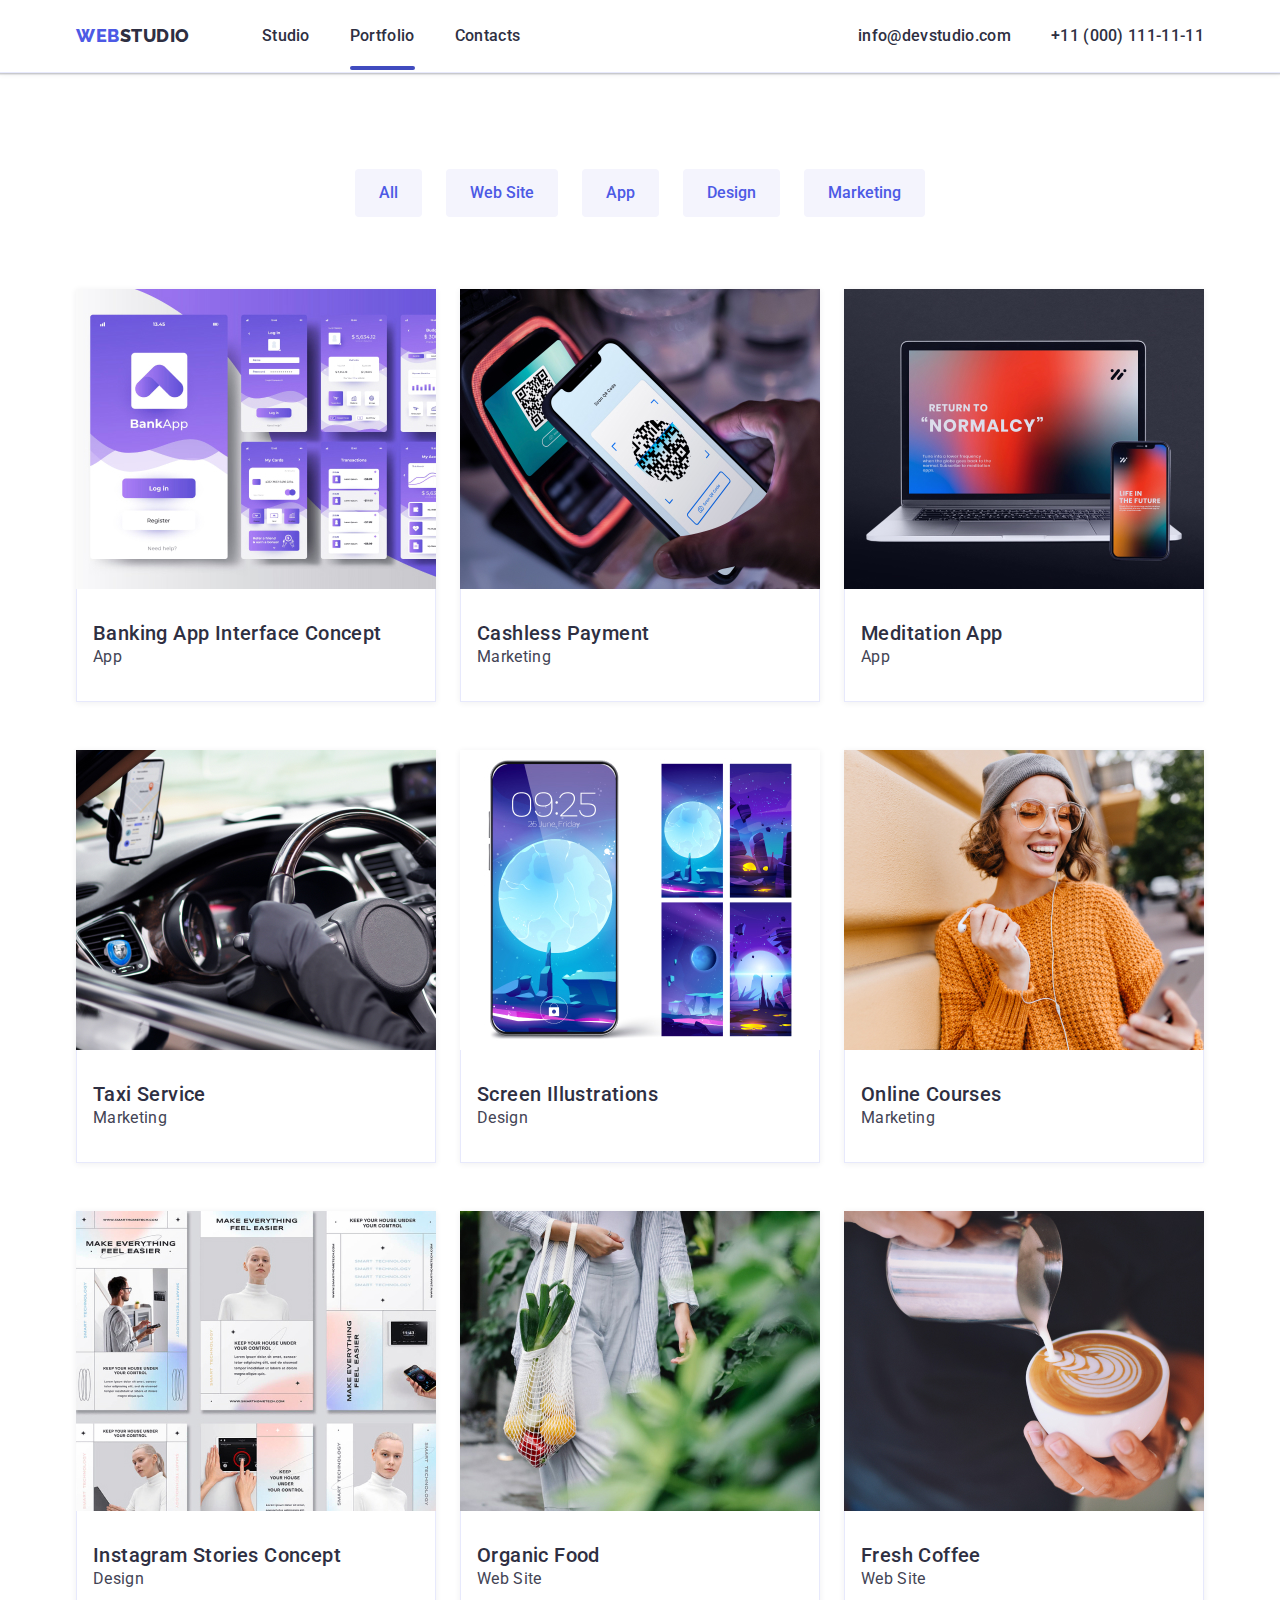
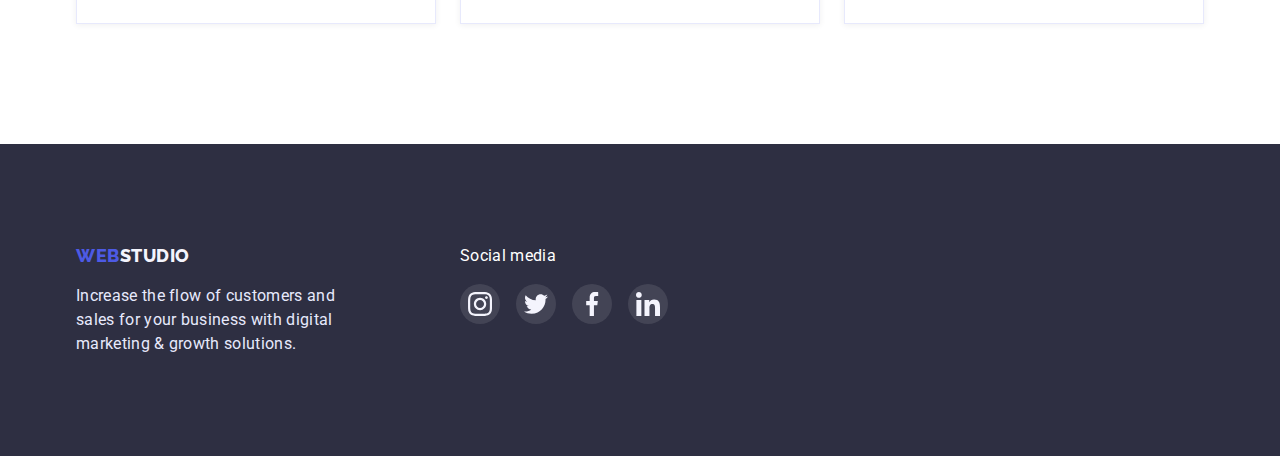
==== portfolio.html @ a8abe1f9 "Initial commit" ====
<!DOCTYPE html>
<html lang="en">

<head>
    <meta charset="UTF-8">
    <meta http-equiv="X-UA-Compatible" content="IE=edge">
    <meta name="viewport" content="width=device-width, initial-scale=1.0">
    <title>HW5 Portfolio</title>
    <link rel="preconnect" href="https://fonts.googleapis.com" />
    <link rel="preconnect" href="https://fonts.gstatic.com" crossorigin />
    <link 
        href="https://fonts.googleapis.com/css2?family=Roboto:wght@400;500;700&family=Raleway:wght@800&display=swap"
        rel="stylesheet" />
    <link rel="stylesheet" href="https://cdn.jsdelivr.net/npm/modern-normalize@1.1.0/modern-normalize.min.css">
    <link rel="stylesheet" href="./css/styles.css" />
</head>

<body>
    <header class="header">
        <div class="container">
            <nav class="nav">
                <a class="header-logo link" href="./index.html"><span>Web</span>Studio</a>
                <ul class="list nav-list">
                    <li class="nav-item"><a class="header-links link" href="./index.html">Studio</a></li>
                    <li class="nav-item"><a class="header-links link current" href="./portfolio.html">Portfolio</a></li>
                    <li class="nav-item"><a class="header-links link" href="#">Contacts</a></li>
                </ul>
            </nav>
            <address class="address">
                <ul class="address-list list">
                    <li class="address-item">
                        <a class="header-address link" href="mailto:info@devstudio.com">info@devstudio.com</a>
                    </li>
                    <li class="address-item">
                        <a class="header-address link" href="tel:+110001111111">+11 (000) 111-11-11</a>
                    </li>
                </ul>
            </address>
        </div>
    </header>
    <main>
        <section class="section-portfolio">
            <div class="container">
                <h1 class="hide">Portfolio</h1>
                <ul class="portfolio-list list">
                    <li>
                        <button class="portfolio-button" type="button">All</button>
                    </li>
                    <li>
                        <button class="portfolio-button" type="button">Web Site</button>
                    </li>
                    <li>
                        <button class="portfolio-button" type="button">App</button>
                    </li>
                    <li>
                        <button class="portfolio-button" type="button">Design</button>
                    </li>
                    <li>
                        <button class="portfolio-button" type="button">Marketing</button>
                    </li>
                </ul>
                <ul class="portfolio-imgs list">
                    <li class="portfolio-card">
                        <a class="card-link link" href="#">
                            <div class="card-wrap">
                                <div class="card-overlay">
                                    <p>
                                        14 Stylish and User-Friendly App Design Concepts · Task
                                        Manager App · Calorie Tracker App · Exotic Fruit Ecommerce
                                        App · Cloud Storage App
                                    </p>
                                </div>
                                <img class="card" src="./images/banking.jpg" alt="Banking App Interface Concept" width="360" height="300"/>
                            </div>
                            <div class="div-card">
                                <h2 class="portfolio-subtitle">Banking App Interface Concept</h2>
                                <p class="portfolio-description">App</p>
                            </div>
                        </a>
                    </li>
                    <li class="portfolio-card">
                        <a class="card-link link" href="#">
                            <div class="card-wrap">
                                <div class="card-overlay">
                                    <p>
                                        14 Stylish and User-Friendly App Design Concepts · Task
                                        Manager App · Calorie Tracker App · Exotic Fruit Ecommerce
                                        App · Cloud Storage App
                                    </p>
                                </div>
                                <img class="card" src="./images/cashless.jpg" alt="Cashless Payment" width="360" height="300"/>
                            </div>
                            <div class="div-card">
                                <h2 class="portfolio-subtitle">Cashless Payment</h2>
                                <p class="portfolio-description">Marketing</p>
                            </div>
                        </a>
                    </li>
                    <li class="portfolio-card">
                        <a class="card-link link" href="#">
                            <div class="card-wrap">
                                <div class="card-overlay">
                                    <p>
                                        14 Stylish and User-Friendly App Design Concepts · Task
                                        Manager App · Calorie Tracker App · Exotic Fruit Ecommerce
                                        App · Cloud Storage App
                                    </p>
                                </div>
                                <img class="card" src="./images/meditation.jpg" alt="Meditation App" width="360" height="300"/>
                            </div>
                            <div class="div-card">
                                <h2 class="portfolio-subtitle">Meditation App</h2>
                                <p class="portfolio-description">App</p>
                            </div>
                        </a>
                    </li>
                    <li class="portfolio-card">
                        <a class="card-link link" href="#">
                            <div class="card-wrap">
                                <div class="card-overlay">
                                    <p>
                                        14 Stylish and User-Friendly App Design Concepts · Task
                                        Manager App · Calorie Tracker App · Exotic Fruit Ecommerce
                                        App · Cloud Storage App
                                    </p>
                                </div>
                                <img class="card" src="./images/taxi.jpg" alt="Taxi Service" width="360" height="300"/>
                            </div>
                            <div class="div-card">
                                <h2 class="portfolio-subtitle">Taxi Service</h2>
                                <p class="portfolio-description">Marketing</p>
                            </div>
                        </a>
                    </li>
                    <li class="portfolio-card">
                        <a class="card-link link" href="#">
                            <div class="card-wrap">
                                <div class="card-overlay">
                                    <p>
                                        14 Stylish and User-Friendly App Design Concepts · Task
                                        Manager App · Calorie Tracker App · Exotic Fruit Ecommerce
                                        App · Cloud Storage App
                                    </p>
                                </div>
                                <img class="card" src="./images/screen.jpg" alt="Screen Illustrations" width="360" height="300"/>
                            </div>
                            <div class="div-card">
                                <h2 class="portfolio-subtitle">Screen Illustrations</h2>
                                <Design class="portfolio-description">Design</p>
                            </div>
                        </a>
                    </li>
                    <li class="portfolio-card">
                        <a class="card-link link" href="#">
                            <div class="card-wrap">
                                <div class="card-overlay">
                                    <p>
                                        14 Stylish and User-Friendly App Design Concepts · Task
                                        Manager App · Calorie Tracker App · Exotic Fruit Ecommerce
                                        App · Cloud Storage App
                                    </p>
                                </div>
                                <img class="card" src="./images/online.jpg" alt="Online Courses" width="360" height="300"/>
                            </div>
                            <div class="div-card">
                                <h2 class="portfolio-subtitle">Online Courses</h2>
                                <p class="portfolio-description">Marketing</p>
                            </div>
                        </a>
                    </li>
                    <li class="portfolio-card">
                        <a class="card-link link" href="#">
                            <div class="card-wrap">
                                <div class="card-overlay">
                                    <p>
                                        14 Stylish and User-Friendly App Design Concepts · Task
                                        Manager App · Calorie Tracker App · Exotic Fruit Ecommerce
                                        App · Cloud Storage App
                                    </p>
                                </div>
                                <img class="card" src="./images/instagram.jpg" alt="Instagram Stories Concept" width="360" height="300"/>
                            </div>
                            <div class="div-card">
                                <h2 class="portfolio-subtitle">Instagram Stories Concept</h2>
                                <p class="portfolio-description">Design</p>
                            </div>
                        </a>
                    </li>
                    <li class="portfolio-card">
                        <a class="card-link link" href="#">
                            <div class="card-wrap">
                                <div class="card-overlay">
                                    <p>
                                        14 Stylish and User-Friendly App Design Concepts · Task
                                        Manager App · Calorie Tracker App · Exotic Fruit Ecommerce
                                        App · Cloud Storage App
                                    </p>
                                </div>
                                <img class="card" src="./images/organic.jpg" alt="Organic Food" width="360" height="300"/>
                            </div>
                            <div class="div-card">
                                <h2 class="portfolio-subtitle">Organic Food</h2>
                                <p class="portfolio-description">Web Site</p>
                            </div>
                        </a>
                    </li>
                    <li class="portfolio-card">
                        <a class="card-link link" href="#">
                            <div class="card-wrap">
                                <div class="card-overlay">
                                    <p>
                                        14 Stylish and User-Friendly App Design Concepts · Task
                                        Manager App · Calorie Tracker App · Exotic Fruit Ecommerce
                                        App · Cloud Storage App
                                    </p>
                                </div>
                                <img class="card" src="./images/fresh.jpg" alt="Fresh Coffee" width="360" height="300"/>
                            </div>
                            <div class="div-card">
                                <h2 class="portfolio-subtitle">Fresh Coffee</h2>
                                <p class="portfolio-description">Web Site</p>
                            </div>
                        </a>
                    </li>
                </ul>
            </div>
        </section>
    </main>
    <footer class="footer">
        <div class="container">
            <div class="footer-l">
                <a class="footer-logo" href="./index.html"><span>Web</span>Studio</a>
                <p class="footer-paragraph">Increase the flow of customers and sales for your business with digital
                    marketing & growth
                    solutions.</p>
            </div>
            <div class="media">
                <p class="social-text">Social media</p>
                <ul class="ul-footer list">
                    <li class="msocials-item">
                        <a class="footer-icon" href="#">
                            <svg class="svg-footer" width="24" height="24">
                                <use href="./images/icons.svg#icon-instagram"></use>
                            </svg>
                        </a>
                    </li>
                    <li class="msocials-item">
                        <a class="footer-icon" href="#">
                            <svg class="svg-footer" width="24" height="24">
                                <use href="./images/icons.svg#icon-twitter"></use>
                            </svg>
                        </a>
                    </li>
                    <li class="msocials-item">
                        <a class="footer-icon" href="#">
                            <svg class="svg-footer" width="24" height="24">
                                <use href="./images/icons.svg#icon-facebook"></use>
                            </svg>
                        </a>
                    </li>
                    <li class="msocials-item">
                        <a class="footer-icon" href="#">
                            <svg class="svg-footer" width="24" height="24">
                                <use href="./images/icons.svg#icon-linkedin"></use>
                            </svg>
                        </a>
                    </li>
                </ul>
            </div>
        </div>
    </footer>
</body>

</html>
---- css/styles.css ----
:root{
    --color-dark: #2E2F42;
    --color-pressed-state: #404BBF;
    --color-primary-brand: #4D5AE5;
    --color-success: #31D0AA;
    --color-text: #434455;
    --color-subtle-text: #8E8F99;
    --color-accent: #E7E9FC;
    --color-light:#F4F4FD;
    --color-modal-overlay: #2E2F42;
    --color-hero-background: #2E2F42;
    --color-white: #FFFFFF;

}

button {
    cursor: pointer;
    color: inherit;
    border: none;
}

body {
    font-family: 'Roboto', sans-serif;
    color: var(--color-white);
    font-size: 16px;
    background-color: var(--color-white);

}
.header {
    padding-top: 24px;
    padding-bottom: 24px;
    border-bottom: 1px solid var(--color-accent);
    box-shadow: 0px 2px 1px rgba(46, 47, 66, 0.08), 0px 1px 1px rgba(46, 47, 66, 0.16), 0px 1px 6px rgba(46, 47, 66, 0.08); 
}
.container {
    max-width: 1158px;
    margin: 0 auto;
    padding: 0 15px;
}
.header .container {
    display: flex;
    align-items: center;
}
.list {
    list-style: none;
    margin: 0 auto;
    padding: 0;
}
.link {
    text-decoration: none;
}

.nav {
    display: flex;
    align-items: center;
    margin-right: auto;
}

.nav-list {
    display: flex;
    align-items: center;
    gap: 40px;
    margin-right: auto;
}

.address {
    display: flex;
    align-items: center;
}

.address-list {
    display: flex;
    align-items: center;
    gap: 40px;
}
p, h1, h2, h3, h4, h5, h6{
    margin-top: 0;
    margin-bottom: 0;
}
.header-logo {
    font-size: 18px;
    color: var(--color-dark);
    font-family: 'Raleway', sans-serif;
    font-weight: 800;
    text-transform: uppercase;
    text-decoration: none;
    letter-spacing: 0.03em;
    line-height: 1.33;
    margin-right: 72px;
}
.header-logo > span {
    color: var(--color-primary-brand);
}
.footer-logo {
    font-size: 18px;
    color: var(--color-light);
    font-family: 'Raleway', sans-serif;
    font-weight: 800;
    text-transform: uppercase;
    text-decoration: none;
    letter-spacing: 0.03em;
    line-height: 1.33;
}
.footer-logo>span {
    color: var(--color-primary-brand);
}
.footer-paragraph{
    margin-top: 16px;
}
.section-description{
    line-height: 1.5;
    color: var(--color-text);
    letter-spacing: 0.02em;
}
.section-team{
    background-color: var(--color-light);
}
.teammates{
    background-color: var(--color-white);
}
.service-button {
    color: var(--color-white);
    background-color: var(--color-primary-brand);
    border-radius: 4px;
    padding: 16px 32px 16px 32px;
    margin-left: auto;
    margin-right: auto;
    display: block;
    cursor: pointer;
    color: inherit;
    border: none;
    transition: background-color 250ms cubic-bezier(0.4, 0, 0.2, 1);

}

.service-button:hover {
    background-color: var(--color-pressed-state);
}

.service-button:focus {
    background-color:var(--color-pressed-state);
}

.header .list .link {
    padding-top: 24px;
    padding-bottom: 24px;
    color: var(--color-dark);
    text-decoration: none;
    line-height: 1.5;
    letter-spacing: 0.02em;
    font-style: normal;
    font-weight: 500;
    transition: color 250ms cubic-bezier(0.4, 0, 0.2, 1);
}
.header-address {
    color: var(--color-dark);
    text-decoration: none;
    line-height: 1.5;
    letter-spacing: 0.02em;
    font-style: normal;
    padding-top: 24px;
    padding-bottom: 24px;
    transition: color 250ms cubic-bezier(0.4, 0, 0.2, 1);
}
.header .list .link {
    padding-top: 24px;
    padding-bottom: 24px;
    transition: color 250ms cubic-bezier(0.4, 0, 0.2, 1);
    position: relative;
}

.header .list .link:hover,
.header .list .link:focus,
.current {
    color: var(--color-pressed-state);
}
.current::after {
    content: '';
    display: block;
    position: absolute;
    bottom: -1px;
    width: 100%;
    height: 4px;
    background-color: var(--color-pressed-state);
    border-radius: 2px;
}

.hero{
    color: var(--color-white);
    padding-top: 188px;
    padding-bottom: 188px;
    text-align: center;
    background-size: cover;
    background-repeat: no-repeat;
    max-width: 1440px;
    margin-left: auto;
    margin-right: auto;
    background-color: rgba(46, 47, 66, 0.7);
    background-image: linear-gradient(rgba(46, 47, 66, 0.7), rgba(46, 47, 66, 0.7)), url('../images/people-office.jpg ');
}
.hero-title{
    color: var(--color-white);
    letter-spacing: 0.02em;
    width: 500px;
    font-size: 56px;
    line-height: 1.07;
    margin-left: auto;
    margin-right: auto;
    margin-bottom: 48px;
}
.benefits {
    padding-top: 120px;
}

.ul-imgs {
    display: flex;
    align-items: center;
    gap: 24px;
}
.hide{
    display: none;
    width: 1px;
    height: 1px;
    margin: -1px;
    border: 0;
    padding: 0;
    white-space: nowrap;
    clip-path: inset(100%);
    clip: rect(0 0 0 0);
    overflow: hidden;
    position: absolute;
}
.photos {
    padding: 120px 0;
}
.section {
    padding: 120px 0;
}
.section-subtitle{
    font-weight: 500;
    color: var(--color-dark);
    font-size: 20px;
    line-height: 1.2;
    letter-spacing: 0.02em;
    width: 264px;
    height: 24px;
    margin-bottom: 8px;
}
.section-title{
    color: var(--color-dark);
    font-size: 36px;
    line-height: 1.11;
    letter-spacing: 0.02em;
    text-transform: capitalize;
    text-align: center;
    margin-bottom: 72px;
    
}
.section-description{
    color:var(--color-text);
    margin-bottom: 0;
    width: 264px;
    height: 72px;
    line-height: 1.5;
    letter-spacing: 0.02em;
}
.teammates {
    background-color: var(--color-white);
        box-shadow: 0px 1px 6px rgba(46, 47, 66, 0.08), 0px 1px 1px rgba(46, 47, 66, 0.16), 0px 2px 1px rgba(46, 47, 66, 0.08);
        border-radius: 0px 0px 4px 4px;
}
img {
    display: block;
    max-width: 100%;
    height: auto;
}
.team-subtitle {
    margin-bottom: 8px;
    color:var(--color-dark);
    font-weight: 500;
    font-size: 20px;
    line-height: 1.2;
    text-align: center;
}

.team-description {
    margin-bottom: 0;
    color: var(--color-text);
    line-height: 1.5;
    text-align: center;
    margin-bottom: 8px;
}
.team-block {
    padding-top: 32px;
    padding-bottom: 32px;
    color: var(--color-white);
}
.footer{
    background-color: var(--color-dark);
    padding: 100px 0;
}
.footer-paragraph{
    line-height: 1.5;
    color: var(--color-accent);
    margin-bottom: 0;
    width: 264px;
    height: 72px;
    letter-spacing: 0.02em;
    
}
.footer-l {
    width: 264px;
}


.portfolio-button:hover {
    background-color: var(--color-pressed-state);
    color: var(--color-white);
    box-shadow: 0px 3px 1px rgba(0, 0, 0, 0.1), 0px 2px 1px rgba(0, 0, 0, 0.08), 0px 2px 2px rgba(0, 0, 0, 0.12);
}
.portfolio-button {
    padding: 12px 24px 12px 24px;
    background-color: var(--color-light);
    color: var(--color-primary-brand);
    font-family: inherit;
    font-weight: 500;
    font-size: 16px;
    line-height: 1.5;
    text-align: center;
    border-radius: 4px;
    border: none;
    cursor: pointer;
    display: block;
    transition: color 250ms cubic-bezier(0.4, 0, 0.2, 1), background-color 250ms cubic-bezier(0.4, 0, 0.2, 1),
        border-color 250ms cubic-bezier(0.4, 0, 0.2, 1), box-shadow 250ms cubic-bezier(0.4, 0, 0.2, 1);
}
.portfolio-button:focus {
    background-color: var(--color-pressed-state);
    color: var(--color-white);
    box-shadow: 0px 3px 1px rgba(0, 0, 0, 0.1), 0px 2px 1px rgba(0, 0, 0, 0.08), 0px 2px 2px rgba(0, 0, 0, 0.12);
}
.card-link {
    display: block;
    box-shadow: 0px 1px 6px rgba(46, 47, 66, 0.08);
    transition: box-shadow 250ms cubic-bezier(0.4, 0, 0.2, 1);
}
.card-link:hover,
.card-link:focus {
    box-shadow: 0px 1px 6px rgba(46, 47, 66, 0.08), 0px 1px 1px rgba(46, 47, 66, 0.16), 0px 2px 1px rgba(46, 47, 66, 0.08);
}
.section-portfolio {
    padding-top: 96px;
    padding-bottom: 120px;
}
.portfolio-list {
    display: flex;
    justify-content: center;
    align-items: center;
    gap: 24px;
}
.portfolio-button{
    margin-bottom: 72px;
}
.portfolio-imgs {
    display: flex;
    align-items: center;
    flex-wrap: wrap;
    gap: 48px 24px;
}
.div-card {
    padding-top: 32px;
    padding-bottom: 32px;
    padding-left: 16px;
    border-left: 1px solid var(--color-accent);
    border-right: 1px solid var(--color-accent);
    border-bottom: 1px solid var(--color-accent);
}
.portfolio-subtitle {
    font-weight: 500;
    font-size: 20px;
    line-height: 1.2;
    letter-spacing: 0.02em;
    color: var(--color-dark);
}
.portfolio-description {
    line-height: 1.5;
    letter-spacing: 0.02em;
    margin-bottom: 0;
    color: var(--color-text);
}

.benefits-icon {
    display: flex;
    justify-content: center;
    align-items: center;
    height: 112px;
    background-color: var(--color-light);
    background-image: url();
    border-radius: 4px;
    margin-bottom: 8px;
}
.benefits-item {
    flex-basis: calc((100% - 24px * 3) / 4);
}
.ben-icon{
    width: 64px;
    height: 64px;
}

.section-customers {
    padding-top: 120px;
    padding-bottom: 120px;
}
.customers-icon {
    display: flex;
    width: 100%;
    height: 88px;
    fill: var(--color-subtle-text);
    border: 1px solid var(--color-subtle-text);
    border-radius: 4px;
    align-items: center;
    justify-content: center;
    transition: fill 250ms cubic-bezier(0.4, 0, 0.2, 1), border-color 250ms cubic-bezier(0.4, 0, 0.2, 1);
}
.customers-icon:hover,
.customers-icon:focus {
    fill: var(--color-pressed-state);
    border-color: var(--color-pressed-state); 
}
.ul-customers {
    display: flex;
    gap: 24px;
}

.li-customers {
    width: 168px;
}
.section-team .social-link {
    background-color: var(--color-primary-brand);
    transition: background-color 250ms cubic-bezier(0.4, 0, 0.2, 1);
}
.section-team .social-link:hover,
.section-team .social-link:focus {
    background-color: var(--color-pressed-state);
}
.social-list {
    display: flex;
    gap: 24px;
    justify-content: center;
    align-items: center;
    padding: 0;
    margin-top: 8px;
}

.social-item {
    width: 40px;
    height: 40px;
}
.social-icon {
    width: 16px;
    height: 16px;
}
.social-link {
    display: flex;
    justify-content: center;
    align-items: center;
    fill: var(--color-light);
    width: 100%;
    height: 100%;
    border-radius: 50%;
}
.list {
    margin: 0 auto;
    padding: 0;
    list-style-type: none;
}
.msocials-item {
    width: 40px;
    height: 40px;
}
.media .footer-icon {
    background-color: rgba(255, 255, 255, 0.1);
}
.footer-icon{
    display: flex;
    width: 100%;
    height: 100%;
    fill: var(--color-light);
    border-radius: 50%;
    align-items: center;
    justify-content: center;
    gap: 24px;
    transition: background-color 250ms cubic-bezier(0.4, 0, 0.2, 1);
}
.footer-icon:focus,
.footer-icon:hover{
    background-color: var(--color-success);
}
.ul-footer {
    display: flex;
    gap: 16px;
    justify-content: center;
    align-items: center;
}
.footer-l {
    width: 264px;
}
.media{
    font-weight: 500px;
}
.footer .container {
    display: flex;
    gap: 120px;
}
.social-text{
    margin-bottom: 16px;
    letter-spacing: 0.02em;
    line-height: 1.5;
}

/* #Modal*/
.backdrop {
    position: fixed;
    top: 0;
    left: 0;
    width: 100%;
    height: 100%;
    background: rgba(46, 47, 66, 0.4);
    transition: opacity 250ms cubic-bezier(0.4, 0, 0.2, 1), visibility 250ms cubic-bezier(0.4, 0, 0.2, 1);
}

.backdrop.is-hidden {
    opacity: 0;
    visibility: hidden;
    pointer-events: none;
}

.backdrop.is-hidden .modal {
    transform: scale(0);
}

.card-wrap {
    position: relative;
    overflow: hidden;
}

.card-overlay {
    position: absolute;
    top: 0;
    height: 100%;
    color: var(--color-light);
    background-color: var(--color-primary-brand);
    padding: 40px 32px;
    transform: translateY(100%);
    transition: transform 250ms cubic-bezier(0.4, 0, 0.2, 1);
    font-family: 'Roboto';
    font-style: normal;
    font-weight: 400;
    font-size: 16px;
    line-height: 1.5;
    letter-spacing: 0.02em;
}
.card-link:hover .card-overlay,
.card-link:focus .card-overlay {
    transform: translateY(0%);
}

.modal {
    position: absolute;
    top: 50%;
    left: 50%;
    width: 100%;
    height: 100%;
    max-width: 408px;
    max-height: 576px;
    background: var(--color-light);
    border-radius: 4px;
    box-shadow: 0px 1px 1px rgba(0, 0, 0, 0.14), 0px 1px 3px rgba(0, 0, 0, 0.12),
        0px 2px 1px rgba(0, 0, 0, 0.2);
    transform: translate(-50%, -50%);
    transition: transform 250ms cubic-bezier(0.4, 0, 0.2, 1);
}

.modal-close {
    position: absolute;
    top: 24px;
    right: 24px;
    width: 24px;
    height: 24px;
    background: var(--color-accent);
    border: 1px solid rgba(0, 0, 0, 0.1);
    border-radius: 50%;
}
.close-icon{
    height: 21px;
}
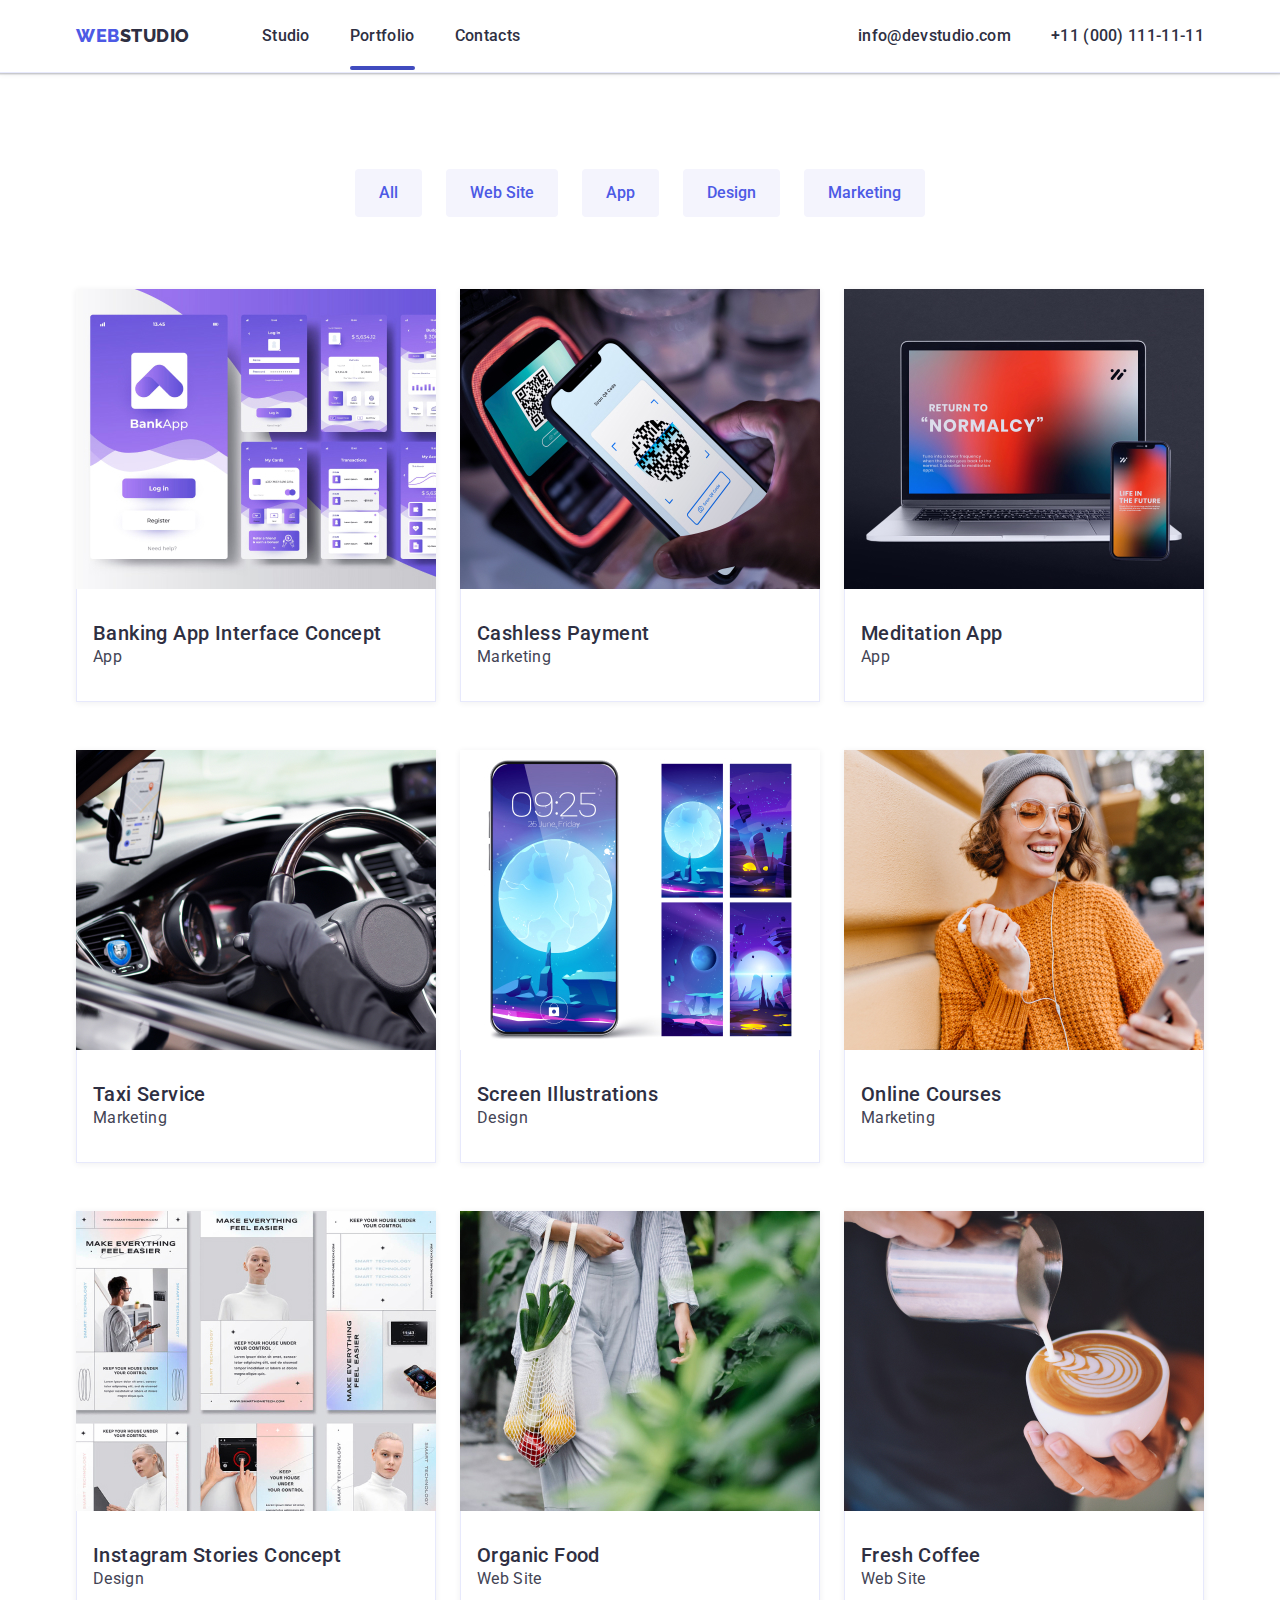
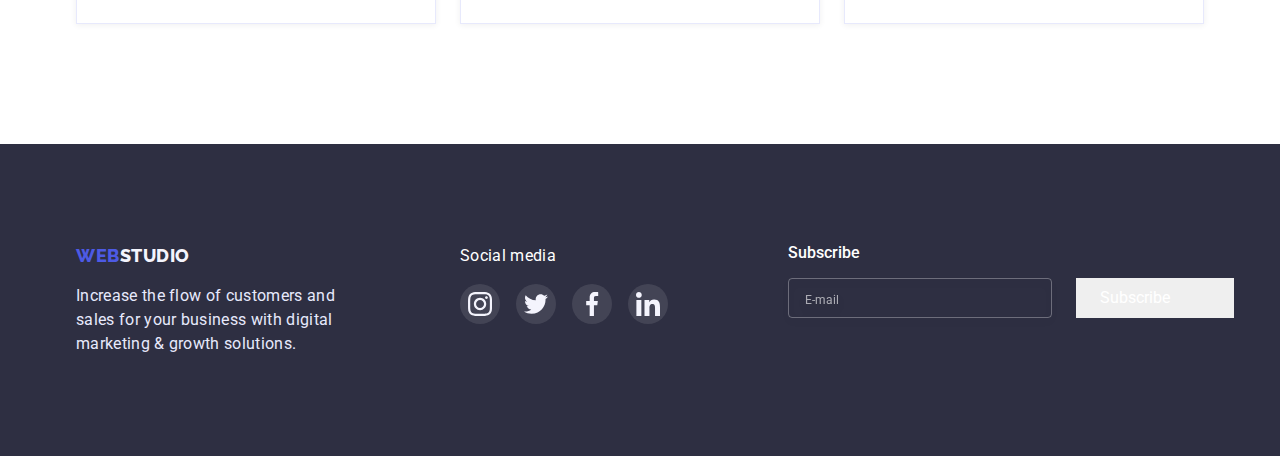
==== commit 3bfdf9ad: "changes" ====
--- a/portfolio.html
+++ b/portfolio.html
@@ -5,7 +5,7 @@
     <meta charset="UTF-8">
     <meta http-equiv="X-UA-Compatible" content="IE=edge">
     <meta name="viewport" content="width=device-width, initial-scale=1.0">
-    <title>HW5 Portfolio</title>
+    <title>HW6 Portfolio</title>
     <link rel="preconnect" href="https://fonts.googleapis.com" />
     <link rel="preconnect" href="https://fonts.gstatic.com" crossorigin />
     <link 
@@ -267,6 +267,20 @@
                     </li>
                 </ul>
             </div>
+            <form class="footer-form-sibscribe">
+                <p class="footer-title">Subscribe</p>
+                <div class="footer-form-items-wrap">
+                    <label class="footer-sibscribe-email">
+                        <input type="email" class="footer-email-input" name="user-email" placeholder="E-mail" required />
+                    </label>
+                    <button class="footer-subscribe-button button-brand">
+                        <span>Subscribe</span>
+                        <svg class="icon-subscribe" width="24" height="24">
+                            <use href="./images/sprite.svg#icon-subscribe"></use>
+                        </svg>
+                    </button>
+                </div>
+            </form>
         </div>
     </footer>
 </body>
--- a/css/styles.css
+++ b/css/styles.css
@@ -593,4 +593,52 @@
 }
 .close-icon{
     height: 21px;
+}
+
+.footer-subscribe-button {
+    display: flex;
+    justify-content: center;
+    align-items: center;
+    gap: 16px;
+    padding: 8px 24px;
+}
+.footer-form-items-wrap {
+    display: flex;
+}
+form {
+    display: block;
+    margin-top: 0em;
+}
+.footer-title {
+    font-weight: 500;
+    margin-bottom: 16px;
+}
+
+.footer-email-input {
+    width: 264px;
+    height: 40px;
+    color: var(--color-white);
+    background-color: transparent;
+    padding: 8px 8px 8px 16px;
+    border: 1px solid rgba(255, 255, 255, 0.3);
+    filter: drop-shadow(0px 4px 4px rgba(0, 0, 0, 0.15));
+    border-radius: 4px;
+    margin-right: 24px;
+}
+
+.footer-email-input::placeholder {
+    font-size: 12px;
+    line-height: 2;
+    color: rgba(255, 255, 255, 0.6);
+}
+
+.footer-subscribe-button {
+    display: flex;
+    justify-content: center;
+    align-items: center;
+    gap: 16px;
+    padding: 8px 24px;
+}
+.icon-subscribe {
+    fill: var(--color-white);
 }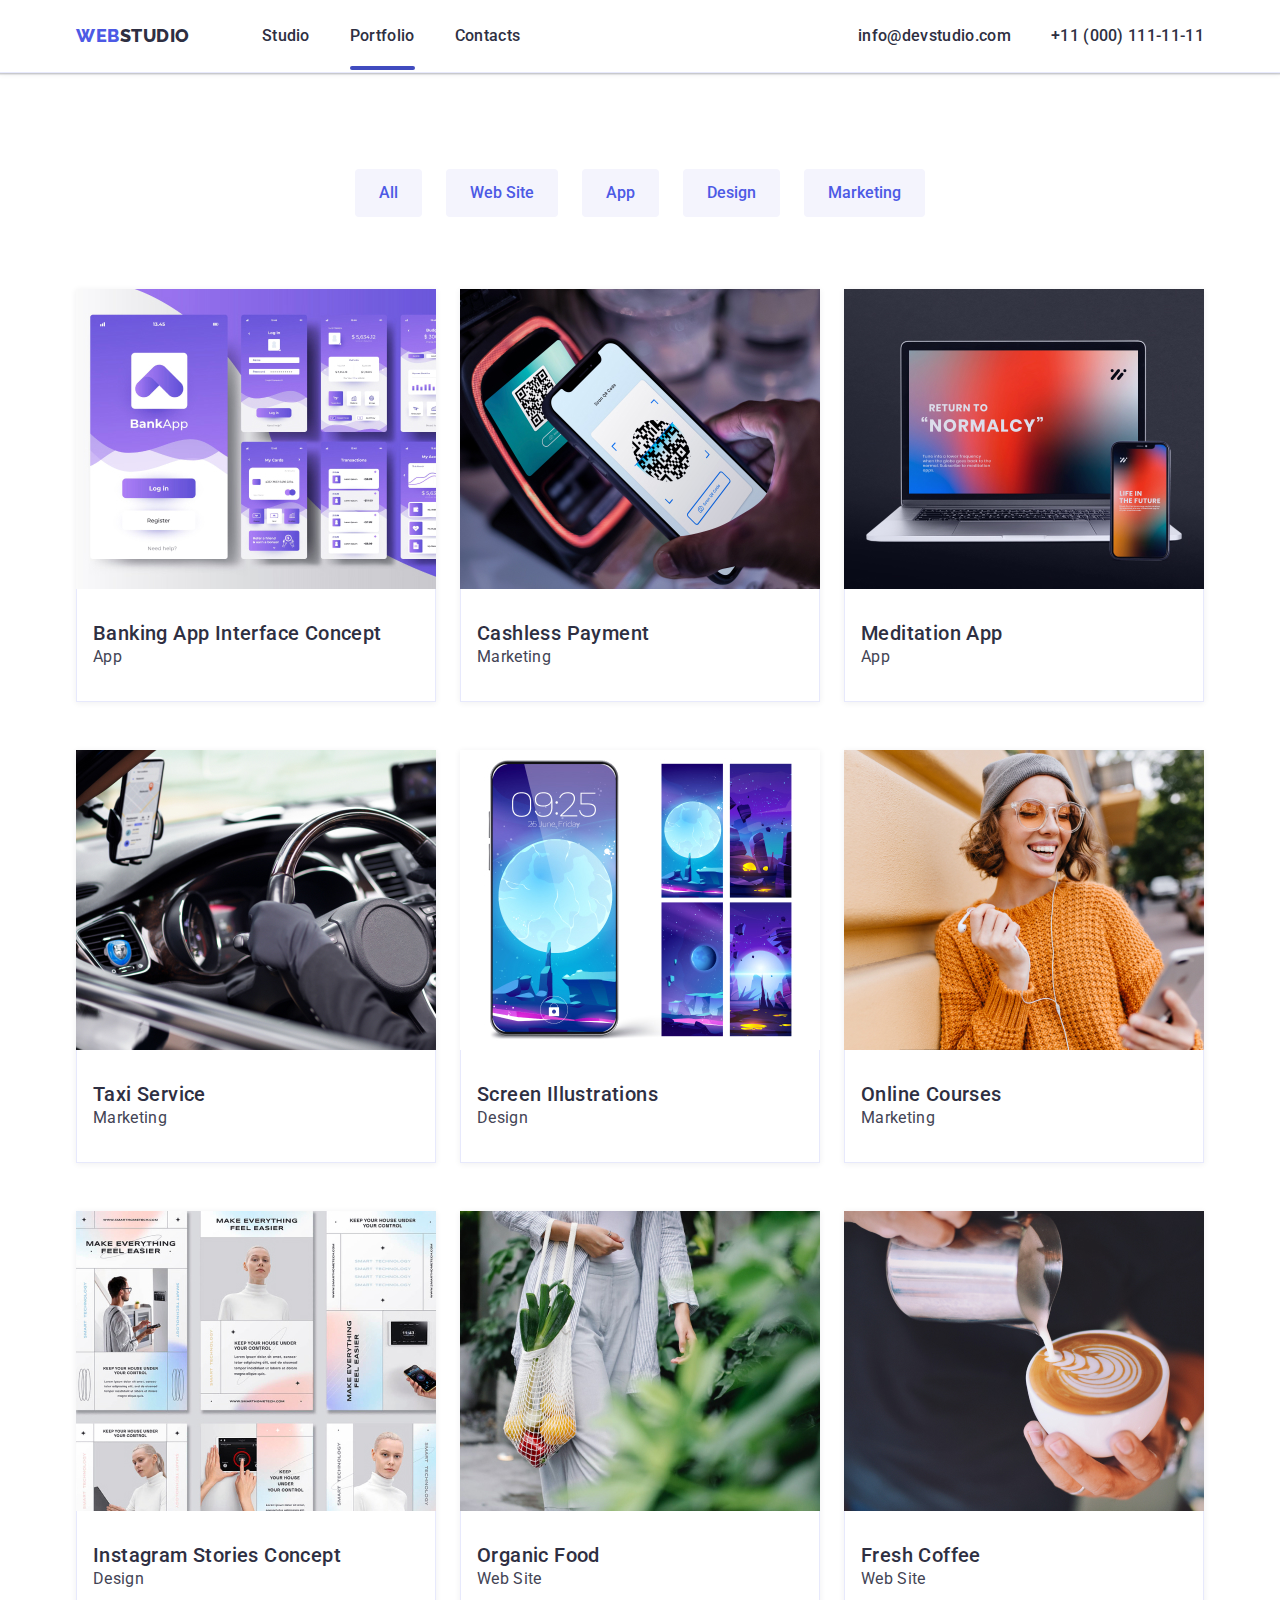
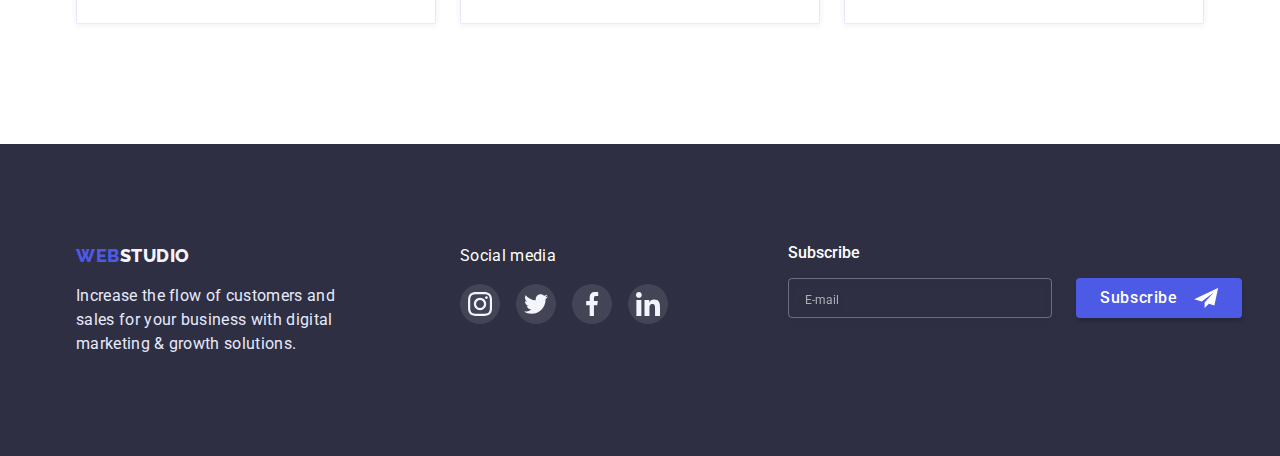
==== commit e843e1aa: "modal and footer" ====
--- a/portfolio.html
+++ b/portfolio.html
@@ -273,10 +273,10 @@
                     <label class="footer-sibscribe-email">
                         <input type="email" class="footer-email-input" name="user-email" placeholder="E-mail" required />
                     </label>
-                    <button class="footer-subscribe-button button-brand">
+                    <button type="submit" class="button-brand">
                         <span>Subscribe</span>
-                        <svg class="icon-subscribe" width="24" height="24">
-                            <use href="./images/sprite.svg#icon-subscribe"></use>
+                        <svg class="icon-sub" width="24" height="20">
+                            <use href="./images/icons.svg#icon-send"></use>
                         </svg>
                     </button>
                 </div>
--- a/css/styles.css
+++ b/css/styles.css
@@ -10,6 +10,7 @@
     --color-modal-overlay: #2E2F42;
     --color-hero-background: #2E2F42;
     --color-white: #FFFFFF;
+    --transition-dur-and-func: 250ms cubic-bezier(0.4, 0, 0.2, 1);
 
 }
 
@@ -594,6 +595,79 @@
 .close-icon{
     height: 21px;
 }
+.form-order {
+    display: flex;
+    flex-direction: column;
+    justify-content: center;
+    padding: 72px 24px 24px;
+}
+.form-order-title {
+    font-weight: 500;
+    text-align: center;
+    color: var(--color-dark);
+    margin-bottom: 8px;
+}
+.form-order-label {
+    margin-bottom: 8px;
+}
+.form-order-label-desc {
+    display: block;
+    font-size: 12px;
+    line-height: 1.33;
+    color: var(--color-subtle-text);
+    margin-bottom: 4px;
+}
+.form-order-input-wrap {
+    position: relative;
+}
+.comment {
+    margin-bottom: 24px;
+}
+.form-user-policy-chk {
+    appearance: none;
+}
+.form-user-policy-label {
+    display: flex;
+    align-items: center;
+    font-size: 12px;
+    line-height: 1.33;
+    color: #757575;
+    margin-bottom: 24px;
+    cursor: pointer;
+}
+.user-policy-chk-fake {
+    display: flex;
+    justify-content: center;
+    align-items: center;
+    width: 16px;
+    height: 16px;
+    border: 1.25px solid var(--color-dark);
+    border-radius: 2px;
+    margin-right: 8px;
+    transform: background-color var(--transition-dur-and-func), border var(--transition-dur-and-func);
+
+}
+.icon-chk {
+    visibility: hidden;
+    fill: var(--color-light);
+    transform: visibility var(--transition-dur-and-func);
+}
+.form-order-send-btn {
+    align-self: center;
+    min-width: 169px;
+    height: 56px;
+    display: block;
+    font-weight: 500;
+    color: var(--color-white);
+    background-color: var(--color-primary-brand);
+    border-radius: 4px;
+    padding: 16px 32px 16px 32px;
+    box-shadow: 0px 4px 4px rgba(0, 0, 0, 0.15);
+    border-radius: 4px;
+    transition: background-color var(--transition-dur-and-func);
+}
+
+
 
 .footer-subscribe-button {
     display: flex;
@@ -614,6 +688,9 @@
     margin-bottom: 16px;
 }
 
+.label {
+    cursor: default;
+}
 .footer-email-input {
     width: 264px;
     height: 40px;
@@ -632,13 +709,176 @@
     color: rgba(255, 255, 255, 0.6);
 }
 
-.footer-subscribe-button {
-    display: flex;
-    justify-content: center;
-    align-items: center;
+.icon-sub {
+    fill: var(--color-white);
+}
+.button-brand {
+    display: flex;
+    align-items: center;
+    justify-content: center;
     gap: 16px;
     padding: 8px 24px;
-}
-.icon-subscribe {
-    fill: var(--color-white);
+    border: none;
+    background-color: var(--color-primary-brand);
+    box-shadow: 0px 4px 4px rgba(0, 0, 0, 0.15);
+    border-radius: 4px;
+    line-height: 1.5;
+    font-style: normal;
+    font-weight: 500;
+    letter-spacing: 0.04em;
+    color: var(--color-white);
+    transition: background-color var(--transition-dur-and-func);
+}
+.button-brand:hover, 
+.button-brand:focus {
+    background-color: var(--color-pressed-state);
+}
+
+.form-order {
+    display: flex;
+    flex-direction: column;
+    justify-content: center;
+    padding: 72px 24px 24px;
+}
+
+.form-order-title {
+    font-weight: 500;
+    text-align: center;
+    color: var(--color-dark);
+    margin-bottom: 8px;
+}
+
+.form-order-label {
+    margin-bottom: 8px;
+}
+
+.form-order-label-desc {
+    display: block;
+    font-size: 12px;
+    line-height: 1.33;
+    color: var(--color-subtle-text);
+    margin-bottom: 4px;
+}
+
+.form-order-input-wrap {
+    position: relative;
+}
+
+.form-order-input,
+.form-user-comment {
+    width: 100%;
+    font-size: 16px;
+    line-height: 1.125;
+    border: 1px solid var(--color-subtle-text);
+    border-radius: 4px;
+    transition: border-color var(--transition-dur-and-func);
+}
+
+.form-order-input {
+    padding: 11px 4px 11px 38px;
+}
+
+.form-order-input:focus,
+.form-user-comment:focus {
+    border-color: var(--color-pressed-state);
+    outline: none;
+}
+
+.icon-input {
+    position: absolute;
+    top: 50%;
+    left: 16px;
+    transform: translate(0, -50%);
+    transition: fill var(--transition-dur-and-func);
+}
+
+.form-order-input:focus+.icon-input {
+    fill: var(--color-pressed-state);
+}
+
+.comment {
+    margin-bottom: 24px;
+}
+
+.form-user-comment {
+    display: block;
+    resize: none;
+    height: 120px;
+    padding: 8px 8px 8px 16px;
+}
+
+.form-user-comment::placeholder {
+    font-size: 12px;
+    line-height: 1.33;
+    color: rgba(117, 117, 117, 0.5);
+}
+
+.form-user-policy-chk {
+    appearance: none;
+}
+
+.form-user-policy-label {
+    display: flex;
+    align-items: center;
+    font-size: 12px;
+    line-height: 1.33;
+    color: #757575;
+    margin-bottom: 24px;
+    cursor: pointer;
+}
+
+.form-user-policy-chk:focus+.form-user-policy-label .user-policy-chk-fake {
+    border-color: var(--color-pressed-state);
+}
+
+.user-policy-chk-fake {
+    display: flex;
+    justify-content: center;
+    align-items: center;
+    width: 16px;
+    height: 16px;
+    border: 1.25px solid var(--color-dark);
+    border-radius: 2px;
+    margin-right: 8px;
+    transform: background var(--transition-dur-and-func),
+        border var(--transition-dur-and-func);
+}
+
+.icon-chk {
+    visibility: hidden;
+    fill: var(--color-light);
+    transform: visibility var(--transition-dur-and-func);
+}
+
+.form-user-policy-chk:checked+.form-user-policy-label .user-policy-chk-fake {
+    border-color: var(--color-pressed-state);
+    background-color: var(--color-pressed-state);
+}
+
+.form-user-policy-chk:checked:focus+.form-user-policy-label .user-policy-chk-fake {
+    border-color: var(--color-dark);
+    background-color: var(--color-pressed-state);
+}
+
+.form-user-policy-chk:checked+.form-user-policy-label .icon-chk {
+    visibility: visible;
+}
+
+.form-order-send {
+    align-self: center;
+    min-width: 169px;
+    height: 56px;
+    display: block;
+    font-weight: 500;
+    color: var(--color-white);
+    background-color: var(--color-primary-brand);
+    border-radius: 4px;
+    padding: 16px 32px 16px 32px;
+    box-shadow: 0px 4px 4px rgba(0, 0, 0, 0.15);
+    border-radius: 4px;
+    transition: background-color var(--transition-dur-and-func);
+}
+.form-order-send:hover,
+.form-order-send:focus {
+    background-color: var(--color-pressed-state);
 }